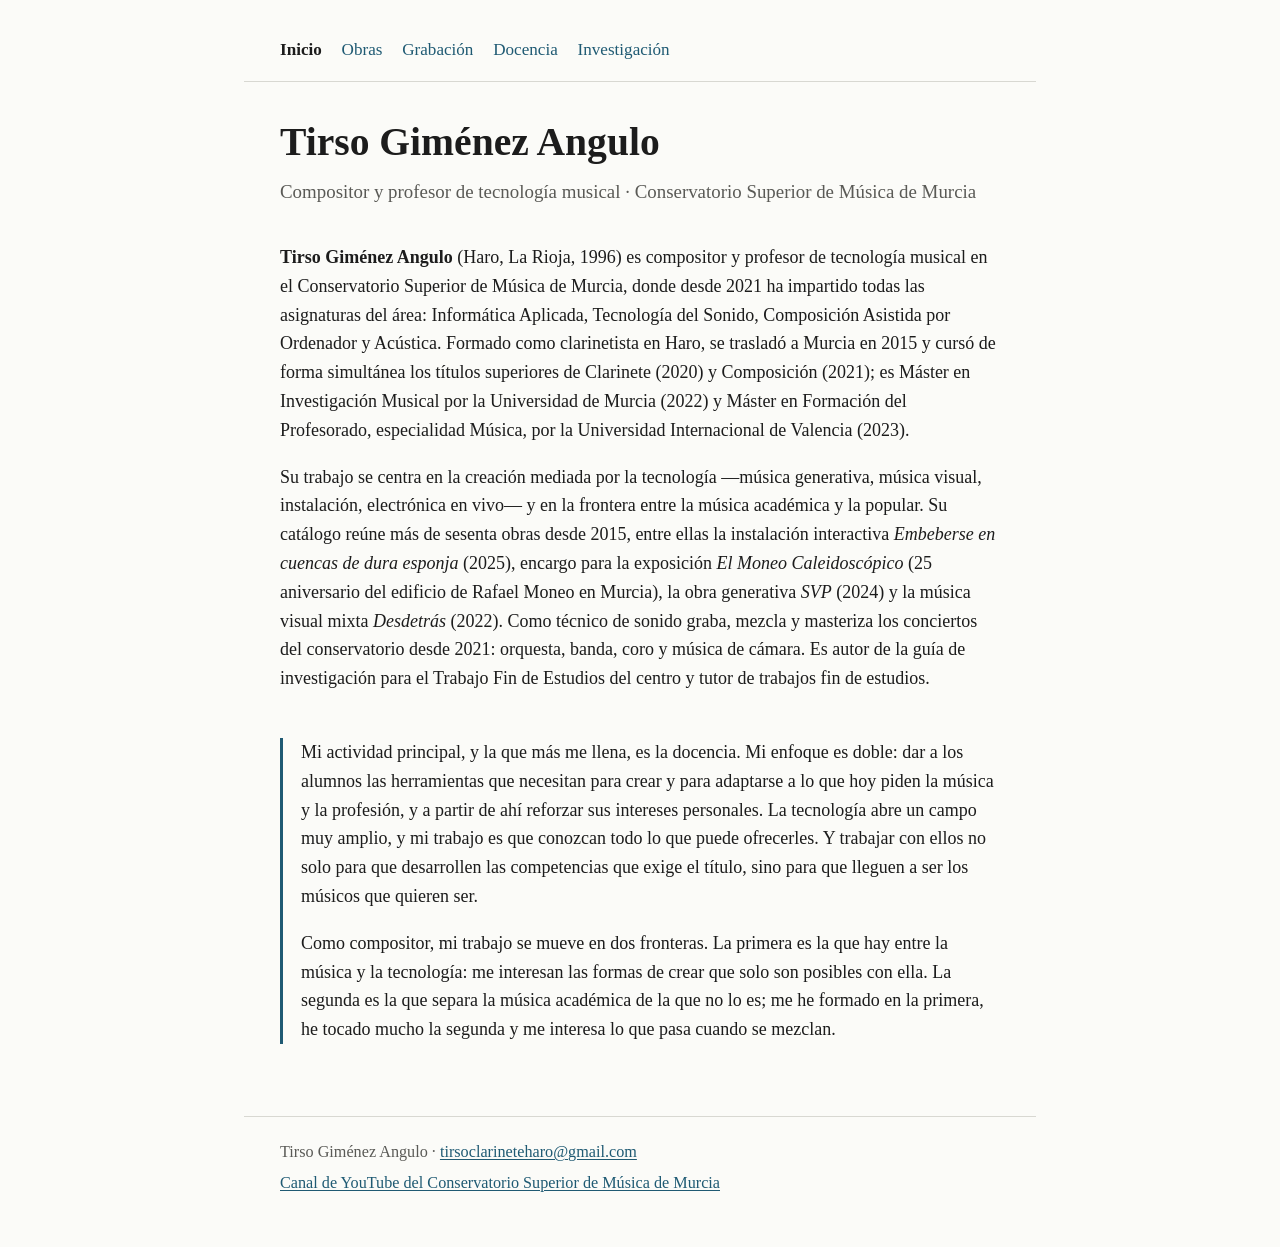
==== index.html @ d54e07bf "Web personal de Tirso Giménez Angulo: cinco páginas estáticas y medios Co-Authored-By: Claude Fable " ====
<!DOCTYPE html>
<html lang="es">
<head>
  <meta charset="utf-8">
  <meta name="viewport" content="width=device-width, initial-scale=1">
  <title>Tirso Giménez Angulo · Compositor y profesor de tecnología musical</title>
  <meta name="description" content="Tirso Giménez Angulo, compositor y profesor de tecnología musical en el Conservatorio Superior de Música de Murcia: obras, grabaciones, docencia e investigación.">
  <link rel="canonical" href="https://tirsogimenez.es/">
  <meta property="og:type" content="website">
  <meta property="og:locale" content="es_ES">
  <meta property="og:url" content="https://tirsogimenez.es/">
  <meta property="og:title" content="Tirso Giménez Angulo · Compositor y profesor de tecnología musical">
  <meta property="og:description" content="Compositor y profesor de tecnología musical en el Conservatorio Superior de Música de Murcia: obras, grabaciones, docencia e investigación.">
  <link rel="icon" href="data:,">
  <link rel="stylesheet" href="style.css">
</head>
<body>
  <header class="cabecera">
    <nav aria-label="Principal">
      <ul>
        <li><a href="index.html" aria-current="page">Inicio</a></li>
        <li><a href="obras.html">Obras</a></li>
        <li><a href="grabacion.html">Grabación</a></li>
        <li><a href="docencia.html">Docencia</a></li>
        <li><a href="investigacion.html">Investigación</a></li>
      </ul>
    </nav>
  </header>

  <main>
    <h1>Tirso Giménez Angulo</h1>
    <p class="subtitulo">Compositor y profesor de tecnología musical · Conservatorio Superior de Música de Murcia</p>

    <p><strong>Tirso Giménez Angulo</strong> (Haro, La Rioja, 1996) es compositor y profesor de tecnología musical en el Conservatorio Superior de Música de Murcia, donde desde 2021 ha impartido todas las asignaturas del área: Informática Aplicada, Tecnología del Sonido, Composición Asistida por Ordenador y Acústica. Formado como clarinetista en Haro, se trasladó a Murcia en 2015 y cursó de forma simultánea los títulos superiores de Clarinete (2020) y Composición (2021); es Máster en Investigación Musical por la Universidad de Murcia (2022) y Máster en Formación del Profesorado, especialidad Música, por la Universidad Internacional de Valencia (2023).</p>

    <p>Su trabajo se centra en la creación mediada por la tecnología —música generativa, música visual, instalación, electrónica en vivo— y en la frontera entre la música académica y la popular. Su catálogo reúne más de sesenta obras desde 2015, entre ellas la instalación interactiva <em>Embeberse en cuencas de dura esponja</em> (2025), encargo para la exposición <em>El Moneo Caleidoscópico</em> (25 aniversario del edificio de Rafael Moneo en Murcia), la obra generativa <em>SVP</em> (2024) y la música visual mixta <em>Desdetrás</em> (2022). Como técnico de sonido graba, mezcla y masteriza los conciertos del conservatorio desde 2021: orquesta, banda, coro y música de cámara. Es autor de la guía de investigación para el Trabajo Fin de Estudios del centro y tutor de trabajos fin de estudios.</p>

    <section class="declaracion" aria-label="Declaración">
      <p>Mi actividad principal, y la que más me llena, es la docencia. Mi enfoque es doble: dar a los alumnos las herramientas que necesitan para crear y para adaptarse a lo que hoy piden la música y la profesión, y a partir de ahí reforzar sus intereses personales. La tecnología abre un campo muy amplio, y mi trabajo es que conozcan todo lo que puede ofrecerles. Y trabajar con ellos no solo para que desarrollen las competencias que exige el título, sino para que lleguen a ser los músicos que quieren ser.</p>

      <p>Como compositor, mi trabajo se mueve en dos fronteras. La primera es la que hay entre la música y la tecnología: me interesan las formas de crear que solo son posibles con ella. La segunda es la que separa la música académica de la que no lo es; me he formado en la primera, he tocado mucho la segunda y me interesa lo que pasa cuando se mezclan.</p>
    </section>
  </main>

  <footer class="pie">
    <p>Tirso Giménez Angulo · <a href="mailto:tirsoclarineteharo@gmail.com">tirsoclarineteharo@gmail.com</a></p>
    <p><a href="https://www.youtube.com/@CSMMassotti/videos">Canal de YouTube del Conservatorio Superior de Música de Murcia</a></p>
  </footer>
</body>
</html>
---- style.css ----
/* tirsogimenez.es — hoja de estilo compartida */

:root {
  --fondo: #fbfbf8;
  --texto: #1c1c1c;
  --suave: #5a5a56;
  --acento: #1f5a73;
  --linea: #d8d8d2;
  --ancho: 40rem;
}

html {
  font-size: 18px;
  -webkit-text-size-adjust: 100%;
}

body {
  margin: 0;
  background: var(--fondo);
  color: var(--texto);
  font-family: Charter, "Bitstream Charter", "Iowan Old Style", "Palatino Linotype", Palatino, Georgia, "Times New Roman", serif;
  line-height: 1.6;
}

a {
  color: var(--acento);
  text-decoration-thickness: 1px;
  text-underline-offset: 0.15em;
}

a:hover,
a:focus {
  text-decoration-thickness: 2px;
}

h1, h2, h3 {
  font-weight: 600;
  line-height: 1.25;
  margin: 0 0 0.5rem;
}

h1 { font-size: 1.9rem; margin-top: 1.5rem; }
h2 { font-size: 1.45rem; margin-top: 2.5rem; }
h3 { font-size: 1.15rem; margin-top: 2rem; }

p, ul, ol { margin: 0 0 1rem; }

small, .meta, .credito, .pie { color: var(--suave); }

/* Cabecera y navegación */

.cabecera, main, .pie {
  max-width: var(--ancho);
  margin: 0 auto;
  padding: 0 1rem;
}

.cabecera {
  padding-top: 1.25rem;
  padding-bottom: 1rem;
  border-bottom: 1px solid var(--linea);
}

.marca {
  margin: 0 0 0.4rem;
  font-size: 1rem;
}

.marca a {
  color: var(--texto);
  text-decoration: none;
}

.cabecera nav ul {
  list-style: none;
  margin: 0;
  padding: 0;
  display: flex;
  flex-wrap: wrap;
  gap: 0.25rem 1.1rem;
  font-size: 0.95rem;
}

.cabecera nav a {
  text-decoration: none;
}

.cabecera nav a:hover,
.cabecera nav a:focus {
  text-decoration: underline;
}

.cabecera nav a[aria-current="page"] {
  color: var(--texto);
  font-weight: 600;
}

/* Portada */

.subtitulo {
  font-size: 1.05rem;
  color: var(--suave);
  margin-bottom: 2rem;
}

.declaracion {
  margin-top: 2.5rem;
  padding-left: 1rem;
  border-left: 3px solid var(--acento);
}

/* Fichas */

.ficha {
  margin: 2.25rem 0 3rem;
}

.ficha h2, .ficha h3 {
  margin-top: 0;
  margin-bottom: 0.25rem;
}

.meta {
  margin: 0 0 1rem;
  font-size: 0.95rem;
}

.video {
  width: 100%;
  aspect-ratio: 16 / 9;
  background: #000;
  margin: 0 0 0.5rem;
}

.video iframe,
.video video {
  display: block;
  width: 100%;
  height: 100%;
  border: 0;
}

.credito {
  margin: 0 0 1rem;
  font-size: 0.85rem;
}

.audio {
  margin: 0 0 1rem;
}

.audio p {
  margin: 0 0 0.2rem;
  font-size: 0.95rem;
}

audio {
  display: block;
  width: 100%;
  margin-bottom: 0.75rem;
}

.ficha img {
  display: block;
  width: 100%;
  height: auto;
  border: 1px solid var(--linea);
  margin: 0 0 1rem;
}

/* Tablas */

.tabla {
  overflow-x: auto;
  margin: 0 0 1.5rem;
}

table {
  border-collapse: collapse;
  width: 100%;
  font-size: 0.9rem;
  line-height: 1.4;
}

th, td {
  text-align: left;
  vertical-align: top;
  padding: 0.45rem 0.6rem 0.45rem 0;
  border-bottom: 1px solid var(--linea);
}

th {
  font-weight: 600;
  border-bottom-width: 2px;
}

td.num, th.num {
  white-space: nowrap;
}

/* Listas plegadas */

details {
  border-top: 1px solid var(--linea);
  padding: 0.5rem 0;
}

details:last-of-type {
  border-bottom: 1px solid var(--linea);
}

summary {
  cursor: pointer;
  font-weight: 600;
  padding: 0.25rem 0;
}

details ul {
  padding-left: 1.2rem;
  margin: 0.5rem 0 0.75rem;
  font-size: 0.95rem;
}

details li {
  margin-bottom: 0.45rem;
}

.cita {
  color: var(--suave);
  font-size: 0.85rem;
}

/* Pie */

.pie {
  margin-top: 4rem;
  padding-top: 1.25rem;
  padding-bottom: 2.5rem;
  border-top: 1px solid var(--linea);
  font-size: 0.9rem;
}

.pie p {
  margin: 0 0 0.3rem;
}

@media (min-width: 48em) {
  .cabecera, main, .pie {
    padding-left: 2rem;
    padding-right: 2rem;
  }
  .cabecera {
    padding-top: 2rem;
  }
  h1 {
    font-size: 2.2rem;
    margin-top: 2rem;
  }
}
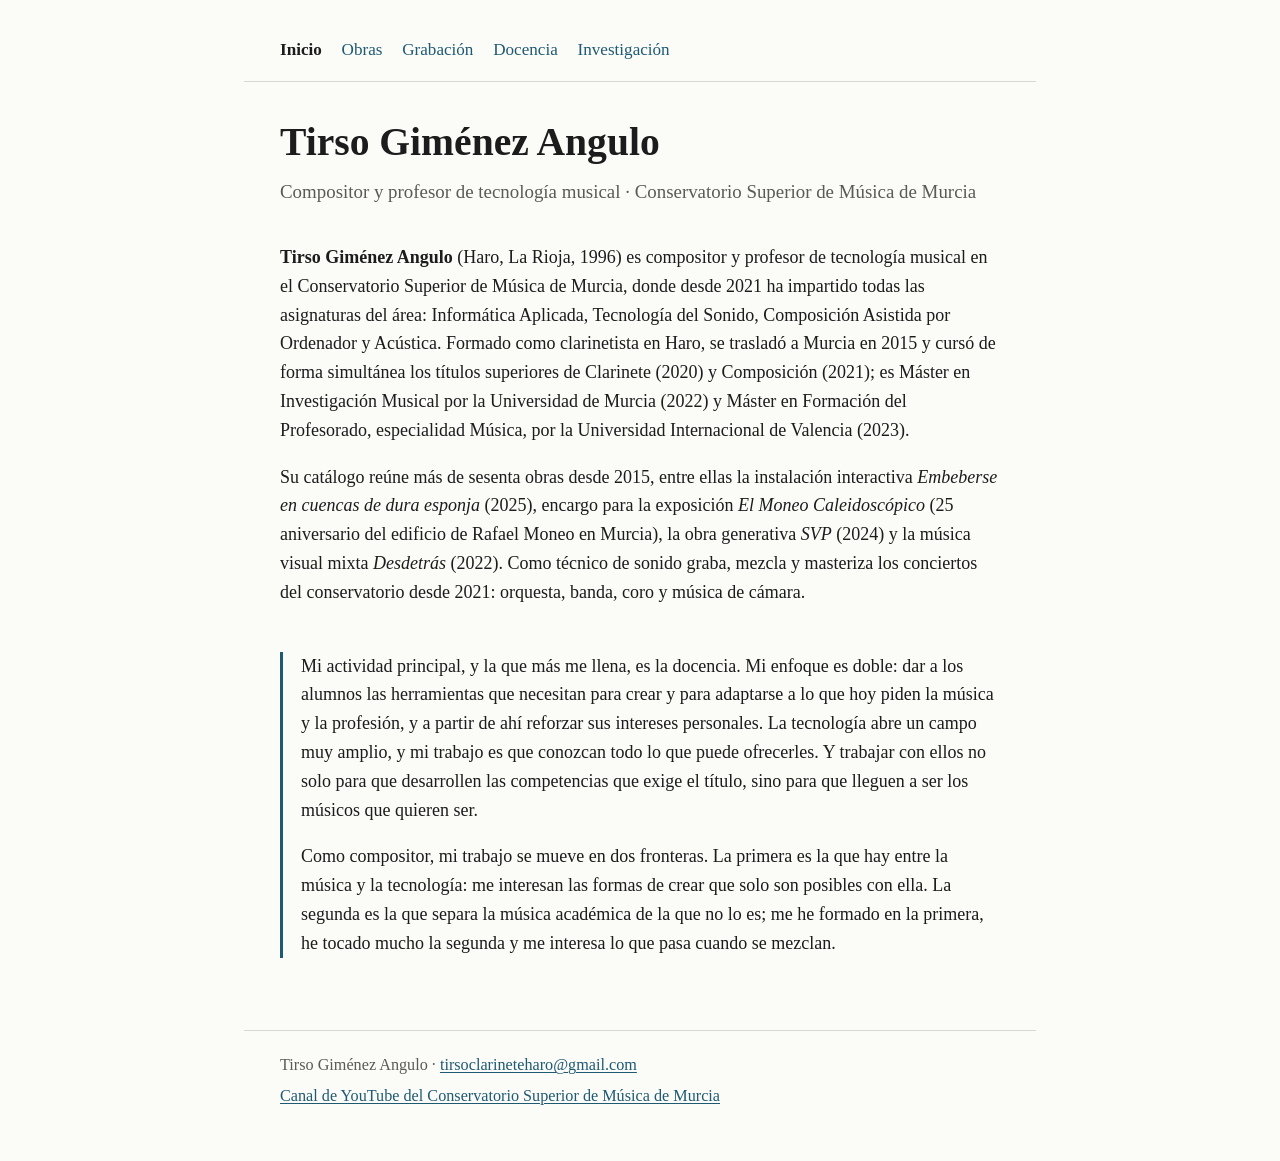
==== commit 19c0ab24: "Inicio: segundo párrafo de la bio actualizado Co-Authored-By: Claude Fable 5.1 <noreply@anthropic.co" ====
--- a/index.html
+++ b/index.html
@@ -33,7 +33,7 @@
 
     <p><strong>Tirso Giménez Angulo</strong> (Haro, La Rioja, 1996) es compositor y profesor de tecnología musical en el Conservatorio Superior de Música de Murcia, donde desde 2021 ha impartido todas las asignaturas del área: Informática Aplicada, Tecnología del Sonido, Composición Asistida por Ordenador y Acústica. Formado como clarinetista en Haro, se trasladó a Murcia en 2015 y cursó de forma simultánea los títulos superiores de Clarinete (2020) y Composición (2021); es Máster en Investigación Musical por la Universidad de Murcia (2022) y Máster en Formación del Profesorado, especialidad Música, por la Universidad Internacional de Valencia (2023).</p>
 
-    <p>Su trabajo se centra en la creación mediada por la tecnología —música generativa, música visual, instalación, electrónica en vivo— y en la frontera entre la música académica y la popular. Su catálogo reúne más de sesenta obras desde 2015, entre ellas la instalación interactiva <em>Embeberse en cuencas de dura esponja</em> (2025), encargo para la exposición <em>El Moneo Caleidoscópico</em> (25 aniversario del edificio de Rafael Moneo en Murcia), la obra generativa <em>SVP</em> (2024) y la música visual mixta <em>Desdetrás</em> (2022). Como técnico de sonido graba, mezcla y masteriza los conciertos del conservatorio desde 2021: orquesta, banda, coro y música de cámara. Es autor de la guía de investigación para el Trabajo Fin de Estudios del centro y tutor de trabajos fin de estudios.</p>
+    <p>Su catálogo reúne más de sesenta obras desde 2015, entre ellas la instalación interactiva <em>Embeberse en cuencas de dura esponja</em> (2025), encargo para la exposición <em>El Moneo Caleidoscópico</em> (25 aniversario del edificio de Rafael Moneo en Murcia), la obra generativa <em>SVP</em> (2024) y la música visual mixta <em>Desdetrás</em> (2022). Como técnico de sonido graba, mezcla y masteriza los conciertos del conservatorio desde 2021: orquesta, banda, coro y música de cámara.</p>
 
     <section class="declaracion" aria-label="Declaración">
       <p>Mi actividad principal, y la que más me llena, es la docencia. Mi enfoque es doble: dar a los alumnos las herramientas que necesitan para crear y para adaptarse a lo que hoy piden la música y la profesión, y a partir de ahí reforzar sus intereses personales. La tecnología abre un campo muy amplio, y mi trabajo es que conozcan todo lo que puede ofrecerles. Y trabajar con ellos no solo para que desarrollen las competencias que exige el título, sino para que lleguen a ser los músicos que quieren ser.</p>
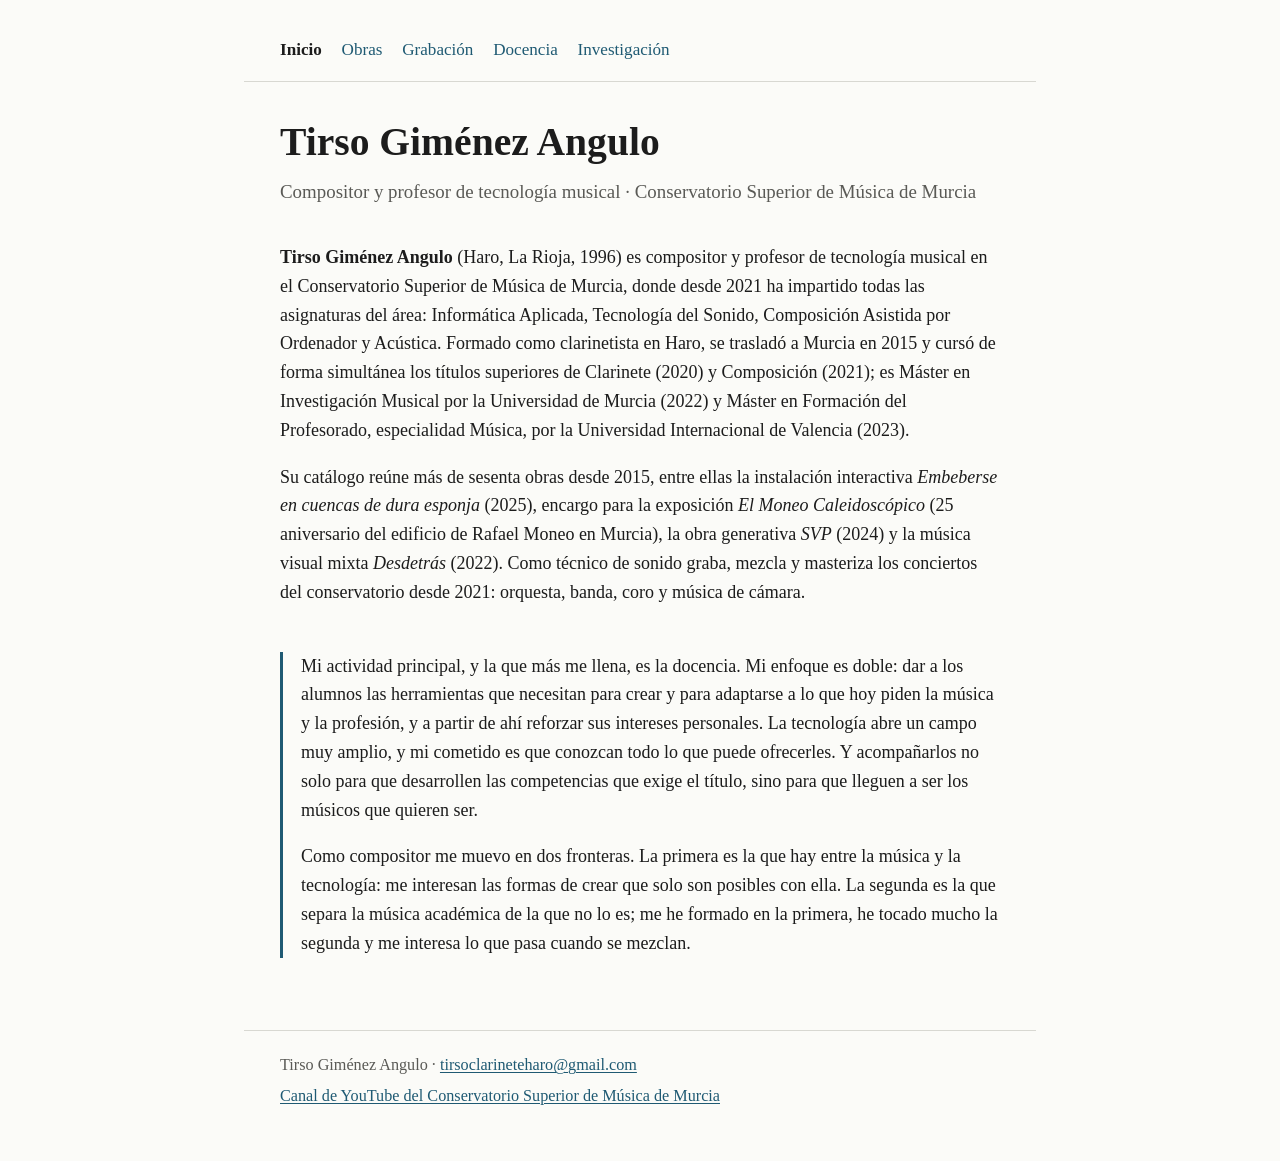
==== commit 478a7722: "Sinónimos de «trabajo», robotrovo en minúscula, intérpretes de Romero y TFM de profesorado nuevo Co-" ====
--- a/index.html
+++ b/index.html
@@ -36,9 +36,9 @@
     <p>Su catálogo reúne más de sesenta obras desde 2015, entre ellas la instalación interactiva <em>Embeberse en cuencas de dura esponja</em> (2025), encargo para la exposición <em>El Moneo Caleidoscópico</em> (25 aniversario del edificio de Rafael Moneo en Murcia), la obra generativa <em>SVP</em> (2024) y la música visual mixta <em>Desdetrás</em> (2022). Como técnico de sonido graba, mezcla y masteriza los conciertos del conservatorio desde 2021: orquesta, banda, coro y música de cámara.</p>
 
     <section class="declaracion" aria-label="Declaración">
-      <p>Mi actividad principal, y la que más me llena, es la docencia. Mi enfoque es doble: dar a los alumnos las herramientas que necesitan para crear y para adaptarse a lo que hoy piden la música y la profesión, y a partir de ahí reforzar sus intereses personales. La tecnología abre un campo muy amplio, y mi trabajo es que conozcan todo lo que puede ofrecerles. Y trabajar con ellos no solo para que desarrollen las competencias que exige el título, sino para que lleguen a ser los músicos que quieren ser.</p>
+      <p>Mi actividad principal, y la que más me llena, es la docencia. Mi enfoque es doble: dar a los alumnos las herramientas que necesitan para crear y para adaptarse a lo que hoy piden la música y la profesión, y a partir de ahí reforzar sus intereses personales. La tecnología abre un campo muy amplio, y mi cometido es que conozcan todo lo que puede ofrecerles. Y acompañarlos no solo para que desarrollen las competencias que exige el título, sino para que lleguen a ser los músicos que quieren ser.</p>
 
-      <p>Como compositor, mi trabajo se mueve en dos fronteras. La primera es la que hay entre la música y la tecnología: me interesan las formas de crear que solo son posibles con ella. La segunda es la que separa la música académica de la que no lo es; me he formado en la primera, he tocado mucho la segunda y me interesa lo que pasa cuando se mezclan.</p>
+      <p>Como compositor me muevo en dos fronteras. La primera es la que hay entre la música y la tecnología: me interesan las formas de crear que solo son posibles con ella. La segunda es la que separa la música académica de la que no lo es; me he formado en la primera, he tocado mucho la segunda y me interesa lo que pasa cuando se mezclan.</p>
     </section>
   </main>
 
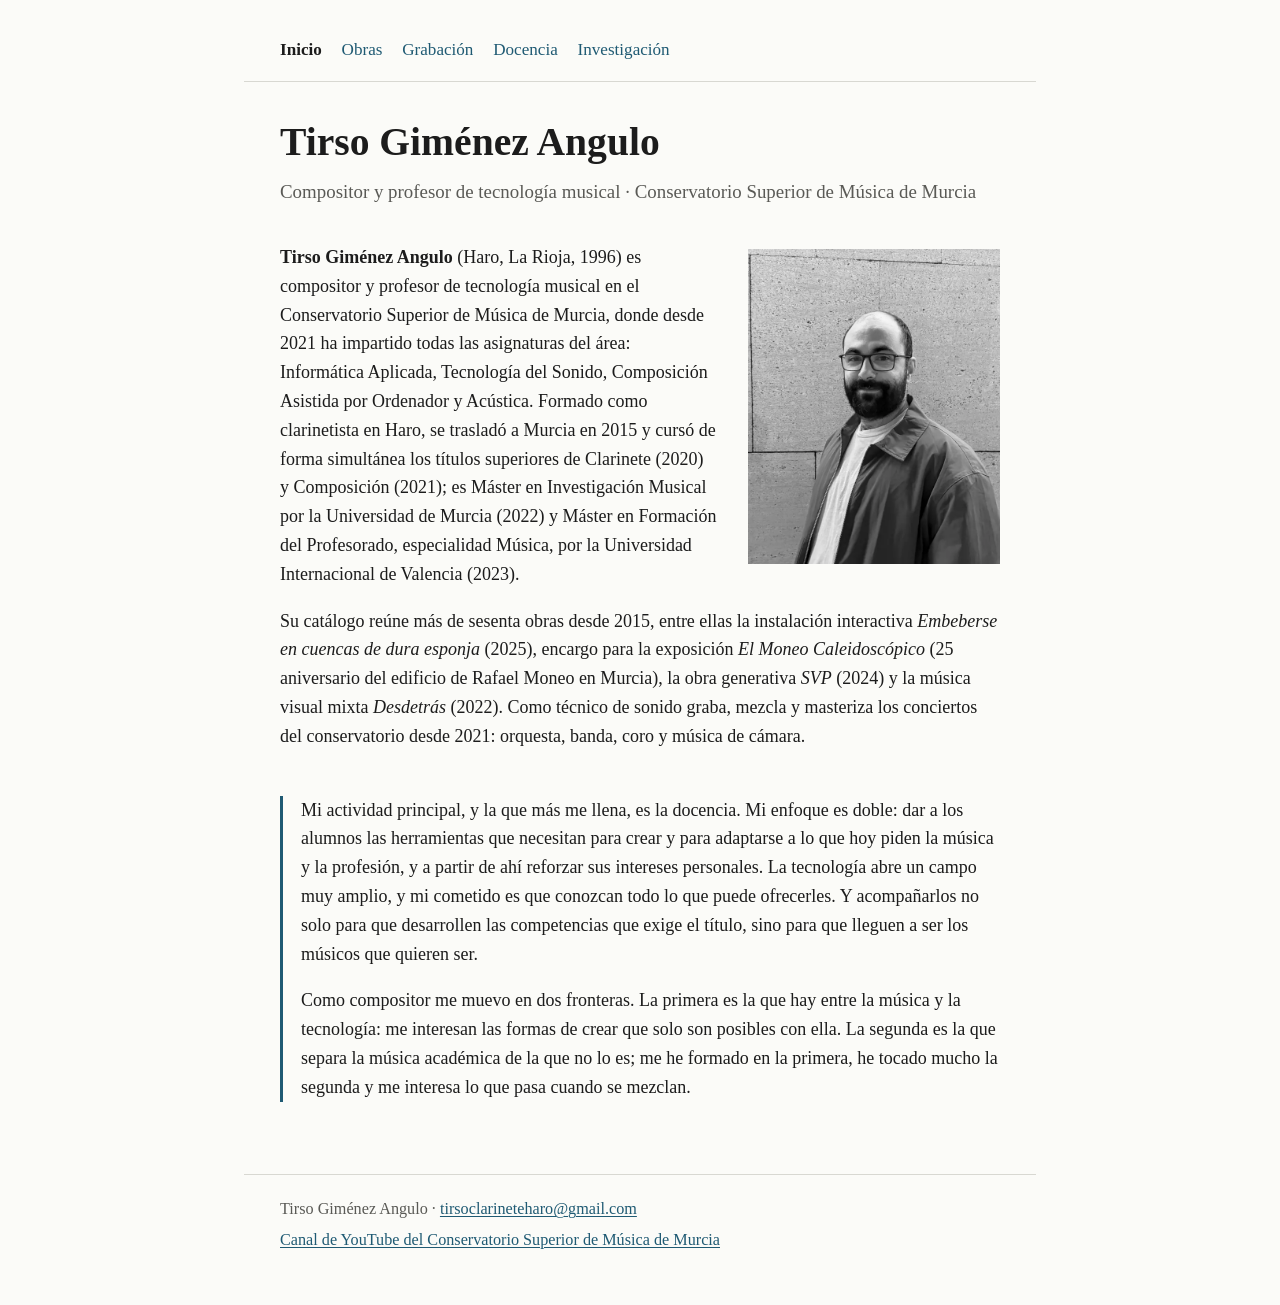
==== commit 19a02e92: "Inicio: retrato junto a la bio Co-Authored-By: Claude Fable 5.2 <noreply@anthropic.com>" ====
--- a/index.html
+++ b/index.html
@@ -12,7 +12,7 @@
   <meta property="og:title" content="Tirso Giménez Angulo · Compositor y profesor de tecnología musical">
   <meta property="og:description" content="Compositor y profesor de tecnología musical en el Conservatorio Superior de Música de Murcia: obras, grabaciones, docencia e investigación.">
   <link rel="icon" href="data:,">
-  <link rel="stylesheet" href="style.css">
+  <link rel="stylesheet" href="style.css?v=2">
 </head>
 <body>
   <header class="cabecera">
@@ -31,6 +31,8 @@
     <h1>Tirso Giménez Angulo</h1>
     <p class="subtitulo">Compositor y profesor de tecnología musical · Conservatorio Superior de Música de Murcia</p>
 
+    <img class="retrato" src="img/tirso.webp" width="640" height="800" alt="Retrato de Tirso Giménez Angulo">
+
     <p><strong>Tirso Giménez Angulo</strong> (Haro, La Rioja, 1996) es compositor y profesor de tecnología musical en el Conservatorio Superior de Música de Murcia, donde desde 2021 ha impartido todas las asignaturas del área: Informática Aplicada, Tecnología del Sonido, Composición Asistida por Ordenador y Acústica. Formado como clarinetista en Haro, se trasladó a Murcia en 2015 y cursó de forma simultánea los títulos superiores de Clarinete (2020) y Composición (2021); es Máster en Investigación Musical por la Universidad de Murcia (2022) y Máster en Formación del Profesorado, especialidad Música, por la Universidad Internacional de Valencia (2023).</p>
 
     <p>Su catálogo reúne más de sesenta obras desde 2015, entre ellas la instalación interactiva <em>Embeberse en cuencas de dura esponja</em> (2025), encargo para la exposición <em>El Moneo Caleidoscópico</em> (25 aniversario del edificio de Rafael Moneo en Murcia), la obra generativa <em>SVP</em> (2024) y la música visual mixta <em>Desdetrás</em> (2022). Como técnico de sonido graba, mezcla y masteriza los conciertos del conservatorio desde 2021: orquesta, banda, coro y música de cámara.</p>
--- a/style.css
+++ b/style.css
@@ -103,7 +103,16 @@
   margin-bottom: 2rem;
 }
 
+.retrato {
+  display: block;
+  width: 100%;
+  max-width: 15rem;
+  height: auto;
+  margin: 0 0 1.5rem;
+}
+
 .declaracion {
+  clear: both;
   margin-top: 2.5rem;
   padding-left: 1rem;
   border-left: 3px solid var(--acento);
@@ -256,4 +265,9 @@
     font-size: 2.2rem;
     margin-top: 2rem;
   }
-}
+  .retrato {
+    float: right;
+    width: 14rem;
+    margin: 0.35rem 0 1rem 1.75rem;
+  }
+}
